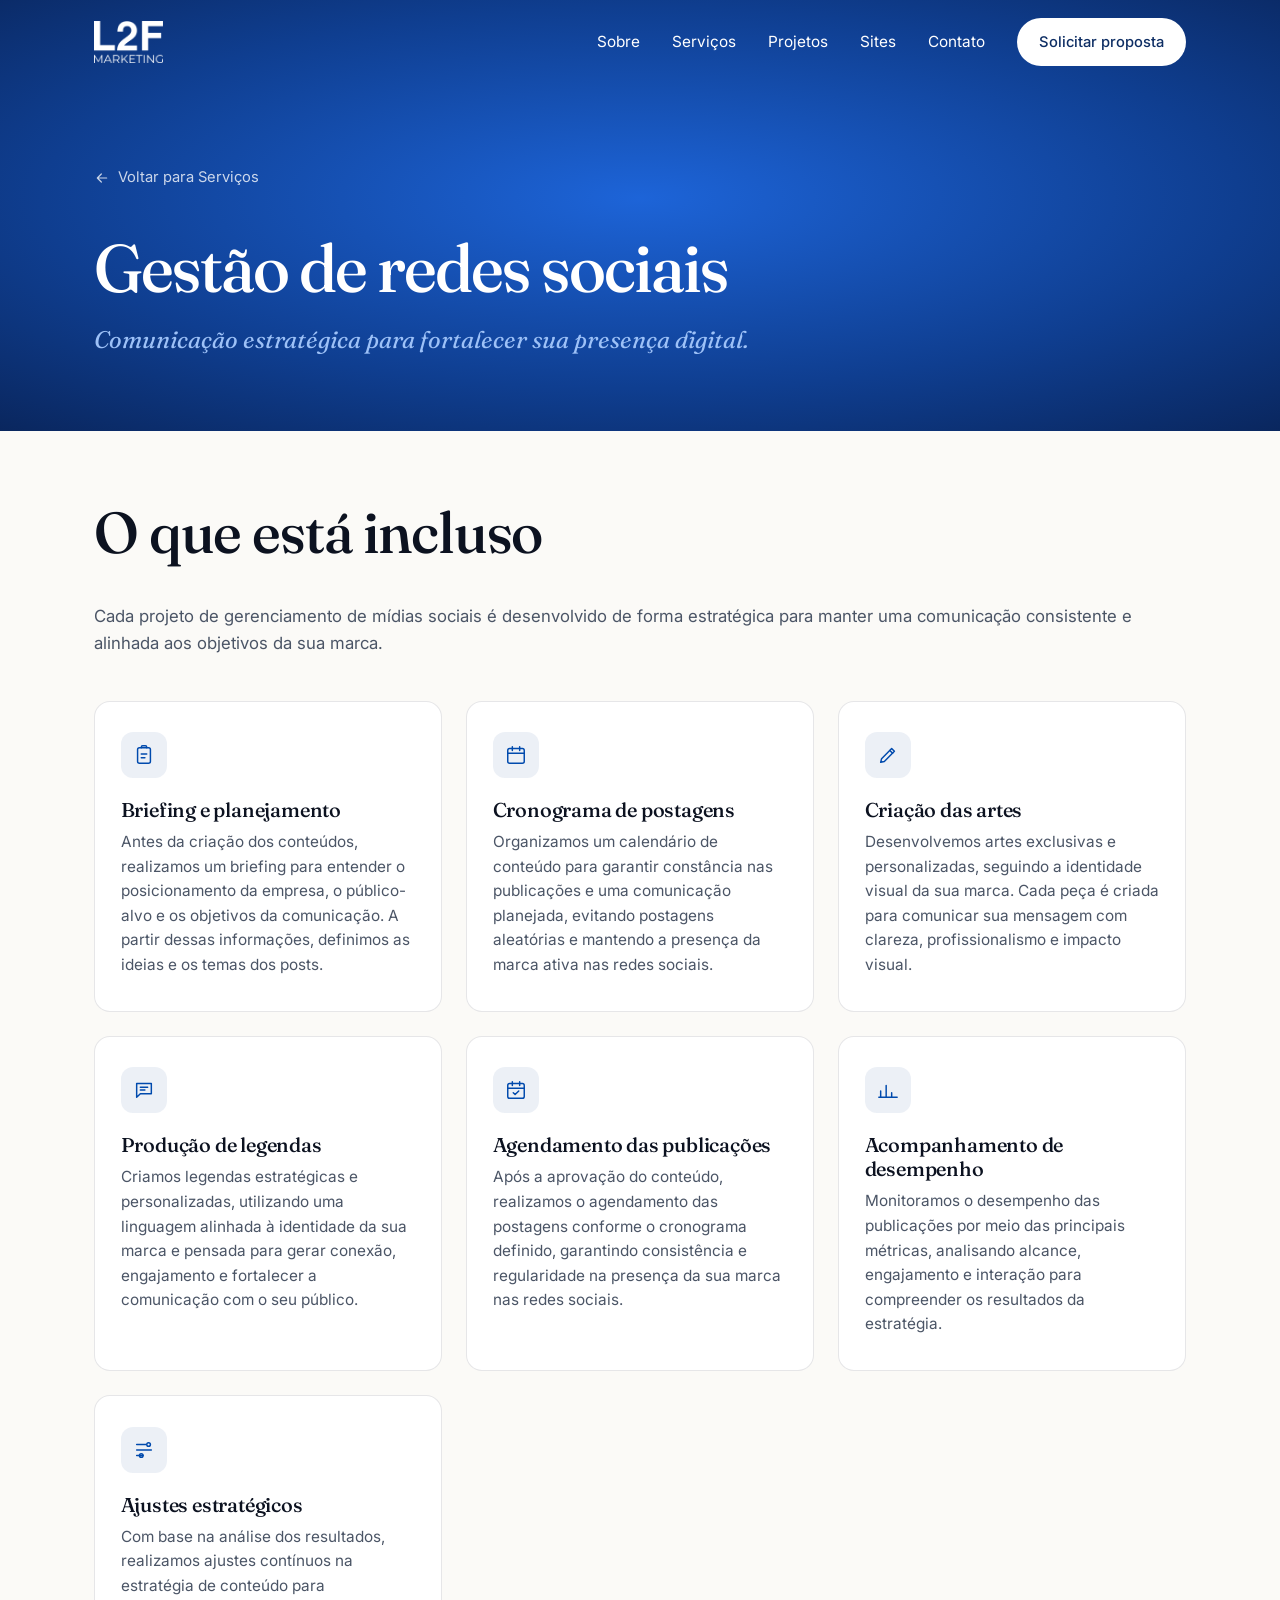
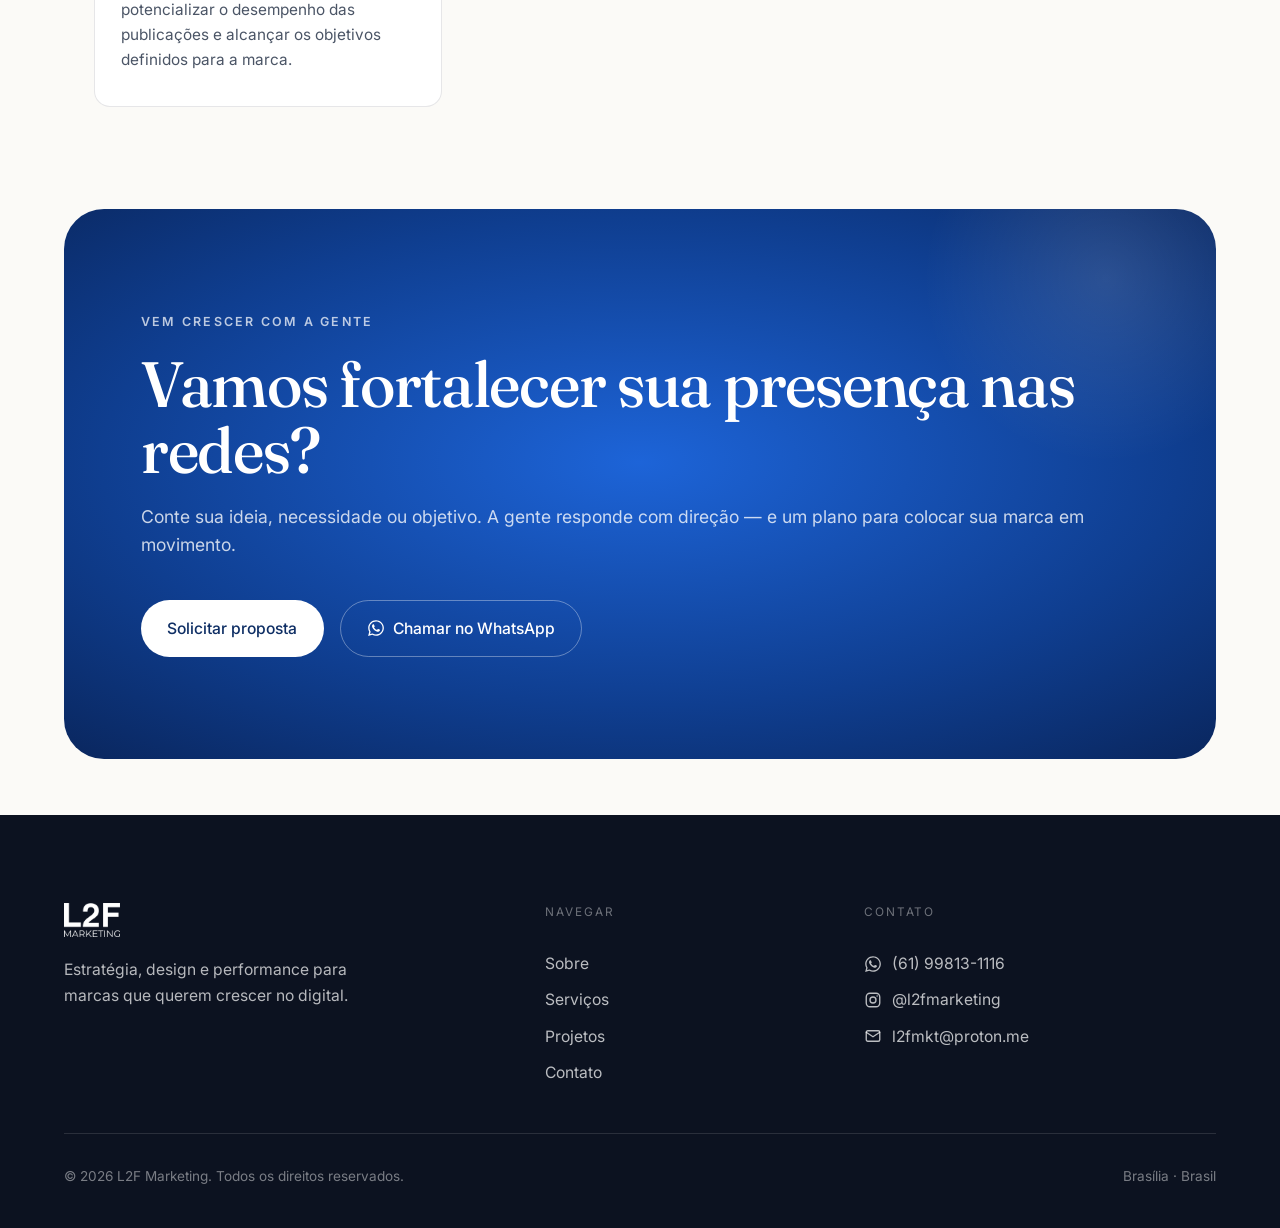
==== servicos/gestao-redes-sociais.html @ 2cca239f "Add service detail pages and portfolio empresarial showcase Creates dedicated pages for each service" ====
<!DOCTYPE html>
<html lang="pt-BR">
<head>
<meta charset="UTF-8" />
<meta name="viewport" content="width=device-width, initial-scale=1.0" />
<title>Gestão de Redes Sociais — L2F Marketing</title>
<meta name="description" content="Comunicação estratégica para fortalecer sua presença digital: briefing, cronograma, criação de artes, legendas, agendamento e acompanhamento de desempenho." />
<meta name="theme-color" content="#133E87" />
<link rel="canonical" href="https://l2fmarketing.com.br/servicos/gestao-redes-sociais.html" />
<meta property="og:site_name" content="L2F Marketing" />
<meta property="og:title" content="Gestão de Redes Sociais — L2F Marketing" />
<meta property="og:description" content="Comunicação estratégica para fortalecer sua presença digital." />
<meta property="og:type" content="website" />
<meta property="og:locale" content="pt_BR" />
<link rel="icon" href="../assets/optimized/logo-blue.webp" />
<link rel="preconnect" href="https://fonts.googleapis.com" />
<link rel="preconnect" href="https://fonts.gstatic.com" crossorigin />
<link rel="stylesheet" href="https://fonts.googleapis.com/css2?family=Fraunces:ital,opsz,wght@0,9..144,400;0,9..144,500;0,9..144,600;1,9..144,400;1,9..144,500&family=Inter:wght@400;500;600&display=swap" media="print" onload="this.media='all'" />
<noscript><link rel="stylesheet" href="https://fonts.googleapis.com/css2?family=Fraunces:ital,opsz,wght@0,9..144,400;0,9..144,500;0,9..144,600;1,9..144,400;1,9..144,500&family=Inter:wght@400;500;600&display=swap" /></noscript>
<link rel="stylesheet" href="../styles.css" />
</head>
<body>

<a class="skip-link" href="#conteudo">Ir para o conteúdo</a>

<!-- ===================== NAVBAR ===================== -->
<header class="nav" id="nav">
  <div class="nav__inner">
    <a href="../index.html#hero" class="nav__brand" aria-label="L2F Marketing — início">
      <img src="../assets/optimized/logo-blue.webp" alt="" class="nav__logo nav__logo--dark" width="600" height="366" />
      <img src="../assets/optimized/logo-white.webp" alt="" class="nav__logo nav__logo--light" width="600" height="366" />
    </a>
    <nav class="nav__links" aria-label="Navegação principal">
      <a href="../index.html#sobre">Sobre</a>
      <a href="../index.html#servicos">Serviços</a>
      <a href="../index.html#projetos">Projetos</a>
      <a href="../index.html#sites">Sites</a>
      <a href="../index.html#contato">Contato</a>
    </nav>
    <a href="https://wa.me/5561998131116?text=Ol%C3%A1%2C%20gostaria%20de%20uma%20proposta%20personalizada%20para%20minha%20empresa." target="_blank" rel="noopener" class="btn btn--solid nav__cta">Solicitar proposta</a>
    <button class="nav__toggle" id="navToggle" aria-label="Abrir menu" aria-expanded="false">
      <span></span><span></span>
    </button>
  </div>
  <div class="nav__mobile" id="navMobile">
    <a href="../index.html#sobre">Sobre</a>
    <a href="../index.html#servicos">Serviços</a>
    <a href="../index.html#projetos">Projetos</a>
    <a href="../index.html#sites">Sites</a>
    <a href="../index.html#contato">Contato</a>
    <a href="https://wa.me/5561998131116?text=Ol%C3%A1%2C%20gostaria%20de%20uma%20proposta%20personalizada%20para%20minha%20empresa." target="_blank" rel="noopener" class="btn btn--solid">Solicitar proposta</a>
  </div>
</header>

<main id="conteudo">

  <!-- ===================== PAGE HERO ===================== -->
  <section class="page-hero">
    <a class="page-hero__back reveal" href="../index.html#servicos">
      <svg viewBox="0 0 24 24" width="16" height="16" fill="none" stroke="currentColor" stroke-width="1.8" stroke-linecap="round" stroke-linejoin="round"><path d="M19 12H5M11 6l-6 6 6 6"/></svg>
      Voltar para Serviços
    </a>
    <h1 class="page-hero__title reveal">Gestão de redes sociais</h1>
    <p class="page-hero__lead reveal">Comunicação estratégica para fortalecer sua presença digital.</p>
  </section>

  <!-- ===================== O QUE ESTÁ INCLUSO ===================== -->
  <section class="service-included">
    <header class="section-head reveal">
      <h2 class="section-title">O que está incluso</h2>
    </header>
    <p class="service-included__lead reveal">
      Cada projeto de gerenciamento de mídias sociais é desenvolvido de forma
      estratégica para manter uma comunicação consistente e alinhada aos
      objetivos da sua marca.
    </p>

    <div class="included__grid">
      <div class="included-card reveal">
        <div class="included-card__top">
          <span class="included-card__icon" aria-hidden="true">
            <svg viewBox="0 0 24 24" width="22" height="22" fill="none" stroke="currentColor" stroke-width="1.6" stroke-linecap="round" stroke-linejoin="round"><rect x="5" y="4" width="14" height="17" rx="2"/><path d="M9 4V3.5A1.5 1.5 0 0 1 10.5 2h3A1.5 1.5 0 0 1 15 3.5V4"/><path d="M9 11h6M9 15h4"/></svg>
          </span>
        </div>
        <h3>Briefing e planejamento</h3>
        <p>Antes da criação dos conteúdos, realizamos um briefing para entender o posicionamento da empresa, o público-alvo e os objetivos da comunicação. A partir dessas informações, definimos as ideias e os temas dos posts.</p>
      </div>

      <div class="included-card reveal">
        <div class="included-card__top">
          <span class="included-card__icon" aria-hidden="true">
            <svg viewBox="0 0 24 24" width="22" height="22" fill="none" stroke="currentColor" stroke-width="1.6" stroke-linecap="round" stroke-linejoin="round"><rect x="3" y="5" width="18" height="16" rx="2"/><path d="M8 3v4M16 3v4M3 10h18"/></svg>
          </span>
        </div>
        <h3>Cronograma de postagens</h3>
        <p>Organizamos um calendário de conteúdo para garantir constância nas publicações e uma comunicação planejada, evitando postagens aleatórias e mantendo a presença da marca ativa nas redes sociais.</p>
      </div>

      <div class="included-card reveal">
        <div class="included-card__top">
          <span class="included-card__icon" aria-hidden="true">
            <svg viewBox="0 0 24 24" width="22" height="22" fill="none" stroke="currentColor" stroke-width="1.6" stroke-linecap="round" stroke-linejoin="round"><path d="M4 20l1-4L16 5l3 3L8 19l-4 1Z"/><path d="M14 7l3 3"/></svg>
          </span>
        </div>
        <h3>Criação das artes</h3>
        <p>Desenvolvemos artes exclusivas e personalizadas, seguindo a identidade visual da sua marca. Cada peça é criada para comunicar sua mensagem com clareza, profissionalismo e impacto visual.</p>
      </div>

      <div class="included-card reveal">
        <div class="included-card__top">
          <span class="included-card__icon" aria-hidden="true">
            <svg viewBox="0 0 24 24" width="22" height="22" fill="none" stroke="currentColor" stroke-width="1.6" stroke-linecap="round" stroke-linejoin="round"><path d="M4 5h16v11H8l-4 4V5Z"/><path d="M8 9h8M8 12h5"/></svg>
          </span>
        </div>
        <h3>Produção de legendas</h3>
        <p>Criamos legendas estratégicas e personalizadas, utilizando uma linguagem alinhada à identidade da sua marca e pensada para gerar conexão, engajamento e fortalecer a comunicação com o seu público.</p>
      </div>

      <div class="included-card reveal">
        <div class="included-card__top">
          <span class="included-card__icon" aria-hidden="true">
            <svg viewBox="0 0 24 24" width="22" height="22" fill="none" stroke="currentColor" stroke-width="1.6" stroke-linecap="round" stroke-linejoin="round"><rect x="3" y="5" width="18" height="16" rx="2"/><path d="M8 3v4M16 3v4M3 10h18"/><path d="m9 15 2 2 4-4"/></svg>
          </span>
        </div>
        <h3>Agendamento das publicações</h3>
        <p>Após a aprovação do conteúdo, realizamos o agendamento das postagens conforme o cronograma definido, garantindo consistência e regularidade na presença da sua marca nas redes sociais.</p>
      </div>

      <div class="included-card reveal">
        <div class="included-card__top">
          <span class="included-card__icon" aria-hidden="true">
            <svg viewBox="0 0 24 24" width="22" height="22" fill="none" stroke="currentColor" stroke-width="1.6" stroke-linecap="round" stroke-linejoin="round"><path d="M4 20V13M10 20V7M16 20v-5" stroke-linecap="round"/><path d="M2 20h20" stroke-linecap="round"/></svg>
          </span>
        </div>
        <h3>Acompanhamento de desempenho</h3>
        <p>Monitoramos o desempenho das publicações por meio das principais métricas, analisando alcance, engajamento e interação para compreender os resultados da estratégia.</p>
      </div>

      <div class="included-card reveal">
        <div class="included-card__top">
          <span class="included-card__icon" aria-hidden="true">
            <svg viewBox="0 0 24 24" width="22" height="22" fill="none" stroke="currentColor" stroke-width="1.6" stroke-linecap="round" stroke-linejoin="round"><path d="M4 6h10M4 12h16M4 18h7" stroke-linecap="round"/><circle cx="17" cy="6" r="2"/><circle cx="9" cy="18" r="2"/></svg>
          </span>
        </div>
        <h3>Ajustes estratégicos</h3>
        <p>Com base na análise dos resultados, realizamos ajustes contínuos na estratégia de conteúdo para potencializar o desempenho das publicações e alcançar os objetivos definidos para a marca.</p>
      </div>
    </div>
  </section>

  <!-- ===================== CTA FINAL ===================== -->
  <section class="cta" id="contato">
    <div class="cta__inner reveal">
      <p class="eyebrow eyebrow--light">Vem crescer com a gente</p>
      <h2 class="cta__title">Vamos fortalecer sua presença nas redes?</h2>
      <p class="cta__lead">
        Conte sua ideia, necessidade ou objetivo. A gente responde com
        direção — e um plano para colocar sua marca em movimento.
      </p>
      <div class="cta__actions">
        <a href="https://wa.me/5561998131116?text=Ol%C3%A1%2C%20gostaria%20de%20uma%20proposta%20personalizada%20para%20minha%20empresa." target="_blank" rel="noopener" class="btn btn--light">Solicitar proposta</a>
        <a href="https://wa.me/5561998131116?text=Ol%C3%A1%2C%20gostaria%20de%20saber%20mais%20sobre%20a%20gest%C3%A3o%20de%20redes%20sociais%20da%20L2F%20Marketing." target="_blank" rel="noopener" class="btn btn--wa">
          <svg viewBox="0 0 448 512" width="18" height="18" aria-hidden="true" fill="currentColor"><path d="M380.9 97.1C339 55.1 283.2 32 223.9 32c-122.4 0-222 99.6-222 222 0 39.1 10.2 77.3 29.6 111L0 480l117.7-30.9c32.4 17.7 68.9 27 106.1 27h.1c122.3 0 224.1-99.6 224.1-222 0-59.3-25.2-115-67.1-157zm-157 341.6c-33.2 0-65.7-8.9-94-25.7l-6.7-4-69.8 18.3L72 359.2l-4.4-7c-18.5-29.4-28.2-63.3-28.2-98.2 0-101.7 82.8-184.5 184.6-184.5 49.3 0 95.6 19.2 130.4 54.1 34.8 34.9 56.2 81.2 56.1 130.5 0 101.8-84.9 184.6-186.6 184.6zm101.2-138.2c-5.5-2.8-32.8-16.2-37.9-18-5.1-1.9-8.8-2.8-12.5 2.8-3.7 5.6-14.3 18-17.6 21.8-3.2 3.7-6.5 4.2-12 1.4-32.6-16.3-54-29.1-75.5-66-5.7-9.8 5.7-9.1 16.3-30.3 1.8-3.7 .9-6.9-.5-9.7-1.4-2.8-12.5-30.1-17.1-41.2-4.5-10.8-9.1-9.3-12.5-9.5-3.2-.2-6.9-.2-10.6-.2-3.7 0-9.7 1.4-14.8 6.9-5.1 5.6-19.4 19-19.4 46.3 0 27.3 19.9 53.7 22.6 57.4 2.8 3.7 39.1 59.7 94.8 83.8 35.2 15.2 49 16.5 66.6 13.9 10.7-1.6 32.8-13.4 37.4-26.4 4.6-13 4.6-24.1 3.2-26.4-1.3-2.5-5-3.9-10.5-6.6z"/></svg>
          Chamar no WhatsApp
        </a>
      </div>
    </div>
  </section>

</main>

<!-- ===================== FOOTER ===================== -->
<footer class="footer">
  <div class="footer__grid">
    <div class="footer__brand">
      <img src="../assets/optimized/logo-white.webp" alt="L2F Marketing" loading="lazy" width="600" height="366" />
      <p>Estratégia, design e performance para marcas que querem crescer no digital.</p>
    </div>
    <nav class="footer__nav" aria-label="Rodapé">
      <span class="footer__label">Navegar</span>
      <a href="../index.html#sobre">Sobre</a>
      <a href="../index.html#servicos">Serviços</a>
      <a href="../index.html#projetos">Projetos</a>
      <a href="../index.html#contato">Contato</a>
    </nav>
    <div class="footer__contact">
      <span class="footer__label">Contato</span>
      <a href="https://wa.me/5561998131116" target="_blank" rel="noopener" class="footer__social-link">
        <svg viewBox="0 0 448 512" width="18" height="18" aria-hidden="true" fill="currentColor"><path d="M380.9 97.1C339 55.1 283.2 32 223.9 32c-122.4 0-222 99.6-222 222 0 39.1 10.2 77.3 29.6 111L0 480l117.7-30.9c32.4 17.7 68.9 27 106.1 27h.1c122.3 0 224.1-99.6 224.1-222 0-59.3-25.2-115-67.1-157zm-157 341.6c-33.2 0-65.7-8.9-94-25.7l-6.7-4-69.8 18.3L72 359.2l-4.4-7c-18.5-29.4-28.2-63.3-28.2-98.2 0-101.7 82.8-184.5 184.6-184.5 49.3 0 95.6 19.2 130.4 54.1 34.8 34.9 56.2 81.2 56.1 130.5 0 101.8-84.9 184.6-186.6 184.6zm101.2-138.2c-5.5-2.8-32.8-16.2-37.9-18-5.1-1.9-8.8-2.8-12.5 2.8-3.7 5.6-14.3 18-17.6 21.8-3.2 3.7-6.5 4.2-12 1.4-32.6-16.3-54-29.1-75.5-66-5.7-9.8 5.7-9.1 16.3-30.3 1.8-3.7 .9-6.9-.5-9.7-1.4-2.8-12.5-30.1-17.1-41.2-4.5-10.8-9.1-9.3-12.5-9.5-3.2-.2-6.9-.2-10.6-.2-3.7 0-9.7 1.4-14.8 6.9-5.1 5.6-19.4 19-19.4 46.3 0 27.3 19.9 53.7 22.6 57.4 2.8 3.7 39.1 59.7 94.8 83.8 35.2 15.2 49 16.5 66.6 13.9 10.7-1.6 32.8-13.4 37.4-26.4 4.6-13 4.6-24.1 3.2-26.4-1.3-2.5-5-3.9-10.5-6.6z"/></svg>
        (61) 99813-1116
      </a>
      <a href="https://instagram.com/l2fmarketing" target="_blank" rel="noopener" class="footer__social-link">
        <svg viewBox="0 0 24 24" width="18" height="18" aria-hidden="true" fill="none" stroke="currentColor" stroke-width="1.8"><rect x="3" y="3" width="18" height="18" rx="5"/><circle cx="12" cy="12" r="4"/><circle cx="17.5" cy="6.5" r="1" fill="currentColor" stroke="none"/></svg>
        @l2fmarketing
      </a>
      <a href="mailto:l2fmkt@proton.me" class="footer__social-link">
        <svg viewBox="0 0 24 24" width="18" height="18" aria-hidden="true" fill="none" stroke="currentColor" stroke-width="1.8"><rect x="3" y="5" width="18" height="14" rx="2"/><path d="m3 7 9 6 9-6" stroke-linecap="round" stroke-linejoin="round"/></svg>
        l2fmkt@proton.me
      </a>
    </div>
  </div>
  <div class="footer__bottom">
    <span>© <span id="year"></span> L2F Marketing. Todos os direitos reservados.</span>
    <span>Brasília · Brasil</span>
  </div>
</footer>

<!-- ===================== LIGHTBOX ===================== -->
<div class="lightbox" id="lightbox" aria-hidden="true" role="dialog" aria-modal="true" aria-label="Visualização ampliada do projeto">
  <button class="lightbox__close" id="lightboxClose" aria-label="Fechar">&times;</button>
  <img src="" alt="" id="lightboxImg" />
</div>

<script src="../main.js"></script>
</body>
</html>
---- styles.css ----
/* ============================================================
   L2F Marketing — styles
   ============================================================ */

:root {
  --ink: #0C1220;
  --ink-soft: #4B5566;
  --ink-faint: #7D8798;
  --paper: #FBFAF7;
  --paper-2: #F1EFE9;
  --card: #FFFFFF;
  --blue: #004AAD;
  --blue-bright: #2A5BD0;
  --blue-deep: #0E2E64;
  --line: rgba(12, 18, 32, 0.10);
  --line-strong: rgba(12, 18, 32, 0.16);

  /* Radial "glow" background model — reused across dark sections */
  --glow-1: #1D64D8;
  --glow-2: #0F3E90;
  --glow-3: #071B46;
  --glow-bg: radial-gradient(90% 85% at 50% 46%, var(--glow-1) 0%, var(--glow-2) 52%, var(--glow-3) 100%);

  --font-display: "Fraunces", Georgia, serif;
  --font-body: "Inter", system-ui, -apple-system, sans-serif;

  --container: 1220px;
  --gutter: clamp(1.25rem, 5vw, 5rem);
  --radius: 16px;
  --ease: cubic-bezier(0.22, 1, 0.36, 1);
}

*, *::before, *::after { box-sizing: border-box; }

html { scroll-behavior: smooth; scroll-padding-top: 85px; -webkit-text-size-adjust: 100%; }

body {
  margin: 0;
  font-family: var(--font-body);
  color: var(--ink);
  background: var(--paper);
  font-size: 17px;
  line-height: 1.6;
  -webkit-font-smoothing: antialiased;
  text-rendering: optimizeLegibility;
  overflow-x: hidden;
}

img { display: block; max-width: 100%; height: auto; -webkit-user-drag: none; user-select: none; }
a { color: inherit; text-decoration: none; }
h1, h2, h3 { margin: 0; font-weight: 500; letter-spacing: -0.01em; }
p { margin: 0; }

::selection { background: var(--blue); color: #fff; }

.skip-link {
  position: absolute; left: -999px; top: 0; z-index: 100;
  background: var(--ink); color: #fff; padding: .75rem 1.25rem; border-radius: 0 0 10px 0;
}
.skip-link:focus { left: 0; }

:focus-visible { outline: 2.5px solid var(--blue-bright); outline-offset: 3px; border-radius: 4px; }

/* ---------- Layout helpers ---------- */
.eyebrow {
  font-size: .78rem; font-weight: 600; letter-spacing: .18em; text-transform: uppercase;
  color: var(--blue); margin-bottom: 1.25rem;
}
.eyebrow--light { color: rgba(255,255,255,.72); }

.section-title {
  font-family: var(--font-display);
  font-size: clamp(2rem, 4.6vw, 3.6rem);
  line-height: 1.04;
  letter-spacing: -0.02em;
  max-width: 26ch;
}
.section-title em, .hero__title em, .about__title em, .cta__title em {
  font-style: italic; font-weight: 400; color: var(--blue);
}

.section-head { padding: clamp(2.25rem, 4.5vw, 3.5rem) var(--gutter) 2.5rem; max-width: var(--container); margin-inline: auto; }
.section-head--split {
  display: flex; flex-wrap: wrap; gap: 2rem 3rem; align-items: end; justify-content: space-between;
}
.section-head--split .section-title { max-width: 24ch; }
.section-head__aside { color: var(--ink-soft); max-width: 34ch; font-size: 1.02rem; }

/* ---------- Buttons ---------- */
.btn {
  display: inline-flex; align-items: center; gap: .55rem;
  font-family: var(--font-body); font-weight: 500; font-size: .98rem;
  padding: .95rem 1.6rem; border-radius: 100px; cursor: pointer;
  border: 1px solid transparent; transition: background .25s var(--ease), color .25s var(--ease), border-color .25s var(--ease), transform .25s var(--ease);
  white-space: nowrap;
}
.btn:active { transform: translateY(1px); }
.btn--solid { background: var(--blue); color: #fff; }
.btn--solid:hover { background: var(--blue-deep); }
.btn--ghost { background: transparent; color: var(--ink); border-color: var(--line-strong); }
.btn--ghost:hover { border-color: var(--ink); background: var(--ink); color: #fff; }
.btn--light { background: #fff; color: var(--blue-deep); }
.btn--light:hover { background: var(--paper-2); }
.btn--wa { background: transparent; color: #fff; border-color: rgba(255,255,255,.35); }
.btn--wa:hover { background: #25D366; border-color: #25D366; color: #06331a; }

/* ============================================================
   NAVBAR
   ============================================================ */
.nav {
  position: fixed; inset: 0 0 auto 0; z-index: 50;
  transition: background .35s var(--ease), box-shadow .35s var(--ease), backdrop-filter .35s var(--ease);
}
.nav__inner {
  max-width: var(--container); margin-inline: auto;
  display: flex; align-items: center; gap: 2rem;
  padding: 1.15rem var(--gutter);
}
.nav__brand { display: flex; align-items: center; }
.nav__logo { height: 42px; width: auto; }
.nav__logo--dark { display: none; }
.nav__logo--light { display: block; }
.nav__links { display: flex; gap: 2rem; margin-left: auto; }
.nav__links a { font-size: .96rem; color: #fff; position: relative; padding: .25rem 0; transition: color .2s; }
.nav__links a::after {
  content: ""; position: absolute; left: 0; bottom: -2px; height: 1.5px; width: 0; background: #fff;
  transition: width .3s var(--ease);
}
.nav__links a:hover { color: #9DC1F7; }
.nav__links a:hover::after { width: 100%; background: #9DC1F7; }
.nav__cta { padding: .7rem 1.3rem; font-size: .92rem; background: #fff; color: var(--blue-deep); }
.nav__cta:hover { background: #E9EFFB; }

/* Transparent over the blue hero glow; solid + dark text once scrolled past it */
.nav--scrolled {
  background: rgba(251, 250, 247, 0.82);
  backdrop-filter: saturate(180%) blur(14px);
  -webkit-backdrop-filter: saturate(180%) blur(14px);
  box-shadow: 0 1px 0 var(--line);
}
.nav--scrolled .nav__logo--dark { display: block; }
.nav--scrolled .nav__logo--light { display: none; }
.nav--scrolled .nav__links a { color: var(--ink); }
.nav--scrolled .nav__links a::after { background: var(--blue); }
.nav--scrolled .nav__links a:hover { color: var(--blue); }
.nav--scrolled .nav__links a:hover::after { background: var(--blue); }
.nav--scrolled .nav__cta { background: var(--blue); color: #fff; }
.nav--scrolled .nav__cta:hover { background: var(--blue-deep); }
.nav--scrolled .nav__toggle span { background: var(--ink); }

.nav__toggle {
  display: none; flex-direction: column; gap: 6px; background: none; border: none; cursor: pointer;
  padding: 8px; margin-left: auto;
}
.nav__toggle span { width: 26px; height: 2px; background: #fff; transition: transform .3s var(--ease), opacity .3s, background .3s var(--ease); }
.nav__toggle[aria-expanded="true"] span:first-child { transform: translateY(4px) rotate(45deg); }
.nav__toggle[aria-expanded="true"] span:last-child { transform: translateY(-4px) rotate(-45deg); }

.nav__mobile {
  display: none; flex-direction: column; gap: .25rem;
  padding: 0 var(--gutter); max-height: 0; overflow: hidden;
  background: rgba(251,250,247,.97); backdrop-filter: blur(14px);
  transition: max-height .4s var(--ease), padding .4s var(--ease);
}
.nav__mobile a:not(.btn) {
  padding: 1rem .25rem; border-bottom: 1px solid var(--line); font-size: 1.1rem; color: var(--ink);
  transition: color .2s var(--ease), padding-left .25s var(--ease);
}
.nav__mobile a:not(.btn):hover,
.nav__mobile a:not(.btn):focus-visible { color: var(--blue); padding-left: .5rem; }
.nav__mobile .btn {
  margin: 1.25rem 0 1.5rem; justify-content: center;
  box-shadow: 0 12px 28px -10px rgba(0, 74, 173, 0.55);
}
.nav__mobile .btn--solid:hover { box-shadow: 0 14px 32px -10px rgba(0, 74, 173, 0.65); }
.nav__mobile--open { max-height: 420px; }

/* ============================================================
   HERO
   ============================================================ */
.hero {
  position: relative; isolation: isolate; color: #fff;
  padding: clamp(8.5rem, 15vw, 12.5rem) var(--gutter) clamp(3.5rem, 7vw, 5rem);
  max-width: var(--container); margin-inline: auto;
}
.hero::before {
  content: ""; position: absolute; z-index: -1;
  top: 0; bottom: 0; left: 50%; width: 100vw; transform: translateX(-50%);
  background: var(--glow-bg);
}
.hero .eyebrow { color: #A9C6F5; }
.hero__title {
  font-family: var(--font-display);
  font-size: clamp(2rem, 8.2vw, 7rem);
  line-height: 0.98; letter-spacing: -0.035em; margin: 1.4rem 0 0;
  max-width: 16ch; overflow-wrap: break-word; color: #fff;
}
/* Kinetic rotating word */
.rotator {
  display: inline-block; color: #9DC1F7; font-style: italic; font-weight: 400;
  font-size: inherit; line-height: inherit;
}
.rotator__word {
  display: inline-block; font-size: inherit; line-height: inherit;
  transition: opacity .45s var(--ease), transform .45s var(--ease);
}
.rotator__word.is-out { opacity: 0; transform: translateY(-0.32em); }

.hero__meta {
  display: flex; flex-wrap: wrap; justify-content: space-between; align-items: flex-end;
  gap: 2.5rem 4rem; margin-top: clamp(2.75rem, 6vw, 4.5rem);
}
.hero__lead-col { max-width: 46ch; }
.hero__lead { font-size: clamp(1.05rem, 1.5vw, 1.25rem); color: rgba(255,255,255,.78); margin-bottom: 2rem; }
.hero__actions { display: flex; flex-wrap: wrap; gap: 1rem; }

.hero__frentes { list-style: none; margin: 0; padding: 0; display: flex; flex-direction: column; gap: .85rem; }
.hero__frentes li {
  display: flex; align-items: baseline; gap: .8rem; min-width: 260px;
  font-family: var(--font-display); font-size: 1.1rem; color: #fff;
  border-top: 1px solid rgba(255,255,255,.18); padding-top: .85rem;
}
.hero__frentes-num { font-family: var(--font-body); font-size: .78rem; letter-spacing: .08em; color: #9DC1F7; }

.hero .btn--solid { background: #fff; color: var(--blue-deep); }
.hero .btn--solid:hover { background: #E9EFFB; }
.hero .btn--ghost { color: #fff; border-color: rgba(255,255,255,.32); }
.hero .btn--ghost:hover { border-color: #fff; background: #fff; color: var(--blue-deep); }

/* ---- Marquee ---- */
.marquee {
  overflow: hidden; border-block: 1px solid var(--line);
  margin-top: clamp(1rem, 2.5vw, 1.75rem); padding: 1.15rem 0;
  -webkit-mask-image: linear-gradient(90deg, transparent, #000 8%, #000 92%, transparent);
          mask-image: linear-gradient(90deg, transparent, #000 8%, #000 92%, transparent);
}
.marquee__track { display: inline-flex; white-space: nowrap; will-change: transform; animation: marquee 90s linear infinite; }
.marquee__track span {
  display: inline-flex; align-items: center;
  font-family: var(--font-display); font-size: clamp(1.15rem, 2vw, 1.7rem);
  color: var(--ink); opacity: .5; padding: 0 clamp(1.5rem, 3vw, 2.75rem);
}
.marquee__track span::after {
  content: ""; width: 6px; height: 6px; border-radius: 50%; background: var(--blue);
  margin-left: clamp(1.5rem, 3vw, 2.75rem); opacity: .7;
}
@keyframes marquee { from { transform: translateX(0); } to { transform: translateX(-50%); } }
.marquee:hover .marquee__track { animation-play-state: paused; }

/* ============================================================
   PAGE HERO (service detail pages)
   ============================================================ */
.page-hero {
  position: relative; isolation: isolate; color: #fff;
  padding: clamp(7.5rem, 13vw, 10.5rem) var(--gutter) clamp(3rem, 6vw, 4.5rem);
  max-width: var(--container); margin-inline: auto;
}
.page-hero::before {
  content: ""; position: absolute; z-index: -1;
  top: 0; bottom: 0; left: 50%; width: 100vw; transform: translateX(-50%);
  background: var(--glow-bg);
}
.page-hero .eyebrow { color: #A9C6F5; }
.page-hero__back {
  display: inline-flex; align-items: center; gap: .5rem; margin-bottom: 1.5rem;
  font-size: .92rem; color: rgba(255,255,255,.78); transition: color .2s var(--ease), gap .2s var(--ease);
}
.page-hero__back:hover { color: #fff; gap: .7rem; }
.page-hero__title {
  font-family: var(--font-display);
  font-size: clamp(2.1rem, 5.6vw, 4.2rem);
  line-height: 1.04; letter-spacing: -0.03em; margin: 1.2rem 0 0; max-width: 20ch; color: #fff;
}
.page-hero__lead {
  font-family: var(--font-display); font-style: italic; font-weight: 400;
  font-size: clamp(1.15rem, 2vw, 1.5rem); color: #9DC1F7; margin-top: 1.1rem;
}
.page-hero__grid {
  display: flex; flex-wrap: wrap; gap: 2rem 4rem; margin-top: clamp(2rem, 4vw, 2.75rem);
}
.page-hero__grid p { color: rgba(255,255,255,.78); font-size: 1.02rem; max-width: 46ch; flex: 1 1 320px; }

/* ============================================================
   SERVICE INCLUDED (feature cards on service detail pages)
   ============================================================ */
.service-included {
  max-width: var(--container); margin-inline: auto;
  padding: clamp(3rem, 6vw, 4.5rem) var(--gutter) clamp(4rem, 8vw, 6.5rem);
}
.service-included .section-head { padding: 0 0 2.5rem; max-width: none; }
.service-included__lead { color: var(--ink-soft); font-size: 1.05rem; margin-bottom: clamp(2rem, 4vw, 2.75rem); }
/* When followed immediately by another section (e.g. the gallery below),
   the generous default bottom padding leaves a very tall empty gap. */
.service-included--tight { padding-bottom: clamp(1.5rem, 3vw, 2.25rem); }
.service-included--tight .service-included__lead { margin-bottom: 0; }
.included__grid {
  display: grid; grid-template-columns: repeat(auto-fit, minmax(280px, 1fr)); gap: 1.5rem;
}
.included-card {
  position: relative; background: var(--card); border: 1px solid var(--line); border-radius: var(--radius);
  padding: 1.9rem 1.6rem 2.1rem;
  transition: transform .3s var(--ease), box-shadow .3s var(--ease), border-color .3s var(--ease);
}
.included-card:hover {
  transform: translateY(-4px);
  box-shadow: 0 20px 36px -24px rgba(12, 18, 32, 0.22);
  border-color: var(--line-strong);
}
.included-card__top { display: flex; align-items: center; justify-content: space-between; margin-bottom: 1.25rem; }
.included-card__icon {
  display: inline-flex; align-items: center; justify-content: center;
  width: 46px; height: 46px; border-radius: 12px;
  background: rgba(19, 62, 135, 0.08); color: var(--blue);
  transition: background .3s var(--ease), color .3s var(--ease);
}
.included-card:hover .included-card__icon { background: var(--blue); color: #fff; }
.included-card__num { font-family: var(--font-display); font-size: .95rem; color: var(--ink-faint); }
.included-card h3 { font-family: var(--font-display); font-size: 1.25rem; margin-bottom: .5rem; line-height: 1.2; }
.included-card p { color: var(--ink-soft); font-size: .96rem; }

/* ============================================================
   IDENTITY GALLERY (static bento grid, no carousel)
   ============================================================ */
.identity-gallery { max-width: var(--container); margin-inline: auto; padding: 0 var(--gutter) clamp(4rem, 8vw, 6.5rem); }
.identity-gallery .section-head { padding-top: clamp(1rem, 2vw, 1.5rem); }
.identity-gallery__grid {
  display: grid; grid-template-columns: repeat(3, 1fr); gap: clamp(1.5rem, 3vw, 2.25rem);
}
/* Editorial offset rhythm — breaks the grid monotony without a scroller */
@media (min-width: 901px) {
  .identity-tile:nth-child(2), .identity-tile:nth-child(5) { margin-top: 2.25rem; }
  .identity-tile:nth-child(3) { margin-top: -1rem; }
}
.identity-card.work__item {
  flex: initial; width: 100%; scroll-snap-align: none;
}
.identity-card {
  display: flex; flex-direction: column; width: 100%; border-radius: var(--radius); overflow: hidden;
  background: var(--card); border: 1px solid var(--line);
  transition: box-shadow .3s var(--ease), border-color .3s var(--ease), transform .3s var(--ease);
}
.identity-card:hover { box-shadow: 0 24px 44px -26px rgba(12, 18, 32, 0.26); border-color: var(--line-strong); transform: translateY(-4px); }
.identity-card .work__media { border-radius: 0; box-shadow: none; background: var(--paper-2); }
.identity-card__body { padding: 1.25rem 1.4rem 1.5rem; }
.identity-card__cat { font-size: .72rem; letter-spacing: .12em; text-transform: uppercase; color: var(--blue); }
.identity-card__body h3 { font-family: var(--font-display); font-size: 1.25rem; margin: .35rem 0 0; color: var(--ink); }

/* ============================================================
   PORTFOLIO SHOWCASE (deck cover + contact-sheet grid, per case)
   ============================================================ */
.portfolio-showcase { max-width: var(--container); margin-inline: auto; padding: 0 var(--gutter) clamp(4rem, 8vw, 6.5rem); }
.portfolio-showcase .section-head { padding-top: clamp(1rem, 2vw, 1.5rem); }

.portfolio-deck { display: grid; grid-template-columns: 1fr 1.15fr; gap: clamp(2rem, 4vw, 3.5rem); align-items: start; }
.portfolio-deck + .portfolio-deck { margin-top: clamp(3.5rem, 7vw, 5.5rem); padding-top: clamp(3.5rem, 7vw, 5.5rem); border-top: 1px solid var(--line); }

.portfolio-deck__brand { font-size: .78rem; letter-spacing: .12em; text-transform: uppercase; color: var(--blue); }
.portfolio-deck__head h3 { font-family: var(--font-display); font-size: clamp(1.5rem, 2.6vw, 2rem); margin: .5rem 0 .9rem; line-height: 1.15; }
.portfolio-deck__head p { color: var(--ink-soft); font-size: 1rem; margin-bottom: 1.5rem; }
.portfolio-deck__meta {
  display: flex; align-items: center; gap: .6rem; font-size: .9rem; color: var(--ink-faint);
  padding-top: 1.25rem; border-top: 1px solid var(--line);
}
.portfolio-deck__meta svg { color: var(--blue); flex-shrink: 0; }

/* Cover — a browser-bar frame around the first slide */
.portfolio-deck__cover.work__item, .portfolio-thumb.work__item {
  flex: initial; width: 100%; scroll-snap-align: none; margin: 0;
}
.portfolio-deck__cover {
  border-radius: var(--radius); overflow: hidden; background: var(--card);
  border: 1px solid var(--line); cursor: pointer;
  transition: box-shadow .3s var(--ease), border-color .3s var(--ease), transform .3s var(--ease);
}
.portfolio-deck__cover:hover { box-shadow: 0 24px 44px -26px rgba(12, 18, 32, 0.26); border-color: var(--line-strong); transform: translateY(-4px); }
.portfolio-deck__bar {
  display: flex; align-items: center; gap: .4rem; padding: .65rem .8rem;
  background: var(--paper-2); border-bottom: 1px solid var(--line);
}
.portfolio-deck__dot { width: 8px; height: 8px; border-radius: 50%; background: var(--line-strong); }
.portfolio-deck__label {
  margin-left: .6rem; padding: .3rem .75rem; border-radius: 100px; background: var(--card);
  font-size: .78rem; color: var(--ink-faint); border: 1px solid var(--line);
  overflow: hidden; text-overflow: ellipsis; white-space: nowrap;
}
.portfolio-deck__cover .work__media { position: relative; border-radius: 0; box-shadow: none; background: var(--paper-2); }
.portfolio-deck__cover .work__media img { aspect-ratio: 16/9; object-fit: cover; }

/* Contact-sheet grid of every page */
.portfolio-deck__grid {
  grid-column: 1 / -1; display: grid; grid-template-columns: repeat(5, 1fr);
  gap: .75rem; margin-top: clamp(1.5rem, 3vw, 2rem);
}
.portfolio-thumb {
  position: relative; border-radius: 10px; overflow: hidden; cursor: pointer;
  border: 1px solid var(--line); background: var(--paper-2);
  transition: box-shadow .25s var(--ease), border-color .25s var(--ease), transform .25s var(--ease);
}
.portfolio-thumb:hover { box-shadow: 0 16px 28px -18px rgba(12, 18, 32, 0.28); border-color: var(--line-strong); transform: translateY(-3px); }
.portfolio-thumb .work__media { border-radius: 0; box-shadow: none; background: none; }
.portfolio-thumb .work__media img { aspect-ratio: 16/9; object-fit: cover; }
.portfolio-thumb__num {
  position: absolute; bottom: 8px; left: 8px; z-index: 1;
  font-family: var(--font-display); font-size: .78rem; color: #fff;
  background: rgba(12, 18, 32, 0.55); backdrop-filter: blur(4px);
  padding: .15rem .55rem; border-radius: 100px;
}
.portfolio-thumb .work__zoom { width: 30px; height: 30px; }

/* ============================================================
   AUTHORITY
   ============================================================ */
.authority {
  padding: clamp(2.25rem, 4.5vw, 3.5rem) var(--gutter) clamp(3rem, 6vw, 4.5rem);
  max-width: var(--container); margin-inline: auto;
}
.authority__intro { margin-bottom: clamp(1.5rem, 3vw, 2.25rem); padding-bottom: clamp(1.5rem, 3vw, 2rem); border-bottom: 1px solid var(--line); }
.authority__grid {
  display: grid; grid-template-columns: repeat(4, 1fr); gap: 1.5rem;
}
.authority__item {
  background: var(--card); border: 1px solid var(--line); border-radius: var(--radius);
  padding: 1.9rem 1.6rem 2.1rem;
  transition: transform .3s var(--ease), box-shadow .3s var(--ease), border-color .3s var(--ease);
}
.authority__item:hover {
  transform: translateY(-4px);
  box-shadow: 0 20px 36px -24px rgba(12, 18, 32, 0.22);
  border-color: var(--line-strong);
}
.authority__icon {
  display: inline-flex; align-items: center; justify-content: center;
  width: 46px; height: 46px; border-radius: 12px; margin-bottom: 1.25rem;
  background: rgba(19, 62, 135, 0.08); color: var(--blue);
  transition: background .3s var(--ease), color .3s var(--ease);
}
.authority__item:hover .authority__icon { background: var(--blue); color: #fff; }
.authority__item h3 { font-family: var(--font-display); font-size: 1.4rem; margin-bottom: .5rem; }
.authority__item p { color: var(--ink-soft); font-size: .98rem; }
.authority__brands {
  margin-top: 2.5rem; padding-top: 2.25rem; border-top: 1px solid var(--line);
}
.authority__brands-label { display: block; }
.brand-grid {
  display: grid; grid-template-columns: repeat(auto-fit, minmax(180px, 1fr)); gap: 1.25rem;
}
.brand-card {
  position: relative; display: flex; align-items: center; justify-content: center;
  height: 130px; padding: 1.25rem; background: var(--card);
  border: 1px solid var(--line); border-radius: var(--radius); cursor: pointer;
  transition: box-shadow .3s var(--ease), border-color .3s var(--ease);
}
.brand-card:hover {
  box-shadow: 0 20px 36px -24px rgba(12, 18, 32, 0.22);
  border-color: var(--line-strong);
}
.brand-card__logo { position: relative; display: inline-flex; max-width: 100%; }
.brand-card__logo img {
  display: block; max-width: 100%; max-height: 68px; width: auto; height: auto; object-fit: contain;
}
.brand-card__insta {
  position: absolute; top: 10px; right: 10px; width: 28px; height: 28px; border-radius: 50%;
  display: grid; place-items: center; color: var(--ink-faint); background: var(--paper-2);
  transition: background .3s var(--ease), color .3s var(--ease);
}
.brand-card:hover .brand-card__insta { background: var(--blue); color: #fff; }

/* ============================================================
   SERVICES
   ============================================================ */
.services { max-width: var(--container); margin-inline: auto; }
.services__grid {
  display: grid; grid-template-columns: repeat(auto-fit, minmax(300px, 1fr)); gap: clamp(1.25rem, 2.5vw, 1.75rem);
  padding: 0 var(--gutter) clamp(3rem, 7vw, 6rem);
}
.service-card {
  display: flex; flex-direction: column; align-items: flex-start; gap: .6rem;
  padding: 2rem 1.75rem 1.9rem; border-radius: var(--radius);
  background: var(--card); border: 1px solid var(--line);
  transition: box-shadow .3s var(--ease), border-color .3s var(--ease), transform .3s var(--ease);
}
.service-card:hover {
  box-shadow: 0 24px 44px -26px rgba(12, 18, 32, 0.26); border-color: var(--line-strong); transform: translateY(-4px);
}
.service-card__num { font-family: var(--font-display); font-size: .95rem; color: var(--blue); }
.service-card h3 { font-family: var(--font-display); font-size: clamp(1.3rem, 2vw, 1.55rem); line-height: 1.15; transition: color .25s var(--ease); }
.service-card p { color: var(--ink-soft); font-size: .98rem; flex-grow: 1; }
.service-card:hover h3 { color: var(--blue); }
.service-card__link {
  display: inline-flex; align-items: center; gap: .4rem; font-size: .92rem; font-weight: 500;
  color: var(--ink-soft); margin-top: .3rem; transition: color .25s var(--ease), gap .25s var(--ease);
}
.service-card:hover .service-card__link { color: var(--blue); gap: .6rem; }

/* ============================================================
   WORK / PORTFOLIO
   ============================================================ */
.work { position: relative; isolation: isolate; color: var(--paper); max-width: var(--container); margin-inline: auto; }
.work::before {
  content: ""; position: absolute; z-index: -1;
  top: 0; bottom: 0; left: 50%; width: 100vw; transform: translateX(-50%);
  background: var(--glow-bg);
}
.work .section-head { padding-inline: var(--gutter); }
.work .eyebrow { color: #9DB4E8; }
.work .section-title { color: #fff; }
.work .section-title em { color: #9DB4E8; }
.work .section-head__aside { color: rgba(255,255,255,.6); }

/* ---- Carousel ---- */
.carousel__nav { display: flex; gap: .6rem; }
.carousel__btn {
  width: 46px; height: 46px; border-radius: 50%; cursor: pointer;
  display: grid; place-items: center;
  background: transparent; color: #fff; border: 1px solid rgba(255,255,255,.28);
  transition: background .2s var(--ease), border-color .2s var(--ease), opacity .2s, color .2s;
}
.carousel__btn:hover { background: #fff; color: var(--ink); border-color: #fff; }
.carousel__btn:disabled { opacity: .3; cursor: default; }
.carousel__btn:disabled:hover { background: transparent; color: #fff; border-color: rgba(255,255,255,.28); }

.carousel { padding: 0 0 clamp(3rem, 6vw, 5rem); }
.carousel__track {
  list-style: none; margin: 0;
  display: flex; gap: clamp(1rem, 2.2vw, 1.75rem);
  overflow-x: auto; scroll-snap-type: x proximity;
  -webkit-overflow-scrolling: touch; scrollbar-width: none;
  padding: .5rem var(--gutter) 1.5rem;
  scroll-padding-left: var(--gutter);
}
.carousel__track::-webkit-scrollbar { display: none; }

/* When every card fits, center the row and hide the controls */
.work.is-static .carousel__nav,
.work.is-static .carousel__dots { display: none; }
.work.is-static .carousel__track { justify-content: center; }

.work__item {
  flex: 0 0 auto; width: clamp(270px, 32vw, 360px);
  scroll-snap-align: start; cursor: pointer; margin: 0;
}
.work__media {
  position: relative; border-radius: 16px; overflow: hidden; background: #0a0e18;
  box-shadow: 0 20px 40px -24px rgba(0,0,0,.6);
}
.work__media img {
  width: 100%; aspect-ratio: 4/5; object-fit: cover; display: block;
}
.work__zoom {
  position: absolute; top: 12px; right: 12px; width: 38px; height: 38px; border-radius: 50%;
  display: grid; place-items: center; color: #fff;
  background: rgba(12,18,32,.5); backdrop-filter: blur(6px);
  opacity: 0; transform: scale(.85); transition: opacity .3s var(--ease), transform .3s var(--ease);
}
.work__item:hover .work__zoom, .work__item:focus-visible .work__zoom { opacity: 1; transform: scale(1); }

.work__caption { padding: 1.1rem .25rem 0; }
.work__cat { font-size: .72rem; letter-spacing: .12em; text-transform: uppercase; color: #9DB4E8; }
.work__caption h3 { font-family: var(--font-display); font-size: 1.35rem; margin: .35rem 0 .4rem; color: #fff; }
.work__caption p { color: rgba(255,255,255,.62); font-size: .92rem; line-height: 1.5; }

.carousel__dots { display: flex; gap: .5rem; justify-content: center; margin-top: .5rem; }
.carousel__dots button {
  width: 8px; height: 8px; padding: 0; border-radius: 50%; cursor: pointer;
  border: none; background: rgba(255,255,255,.28); transition: background .25s var(--ease), width .25s var(--ease);
}
.carousel__dots button[aria-selected="true"] { background: #fff; width: 22px; border-radius: 4px; }

/* ============================================================
   SITES SHOWCASE
   ============================================================ */
.sites {
  max-width: var(--container); margin-inline: auto;
  min-height: calc(100vh - 85px);
  display: flex; flex-direction: column; justify-content: center;
}
@media (min-height: 965px) {
  .sites { min-height: 880px; }
}
.sites .section-title { max-width: 30ch; }
.sites__grid {
  display: grid; grid-template-columns: repeat(auto-fit, minmax(320px, 1fr)); gap: clamp(1.5rem, 3vw, 2.25rem);
  padding: 0 var(--gutter) clamp(4rem, 9vw, 7rem);
}
.site-card {
  display: flex; flex-direction: column; border-radius: var(--radius); overflow: hidden;
  background: var(--card); border: 1px solid var(--line);
  transition: box-shadow .3s var(--ease), border-color .3s var(--ease);
}
.site-card:hover { box-shadow: 0 24px 44px -26px rgba(12, 18, 32, 0.26); border-color: var(--line-strong); }
.site-card__frame { display: block; background: var(--paper-2); }
.site-card__bar {
  display: flex; align-items: center; gap: .4rem; padding: .65rem .8rem;
  background: var(--paper-2); border-bottom: 1px solid var(--line);
}
.site-card__dot { width: 8px; height: 8px; border-radius: 50%; background: var(--line-strong); }
.site-card__url {
  margin-left: .6rem; padding: .3rem .75rem; border-radius: 100px; background: var(--card);
  font-size: .78rem; color: var(--ink-faint); border: 1px solid var(--line);
  overflow: hidden; text-overflow: ellipsis; white-space: nowrap;
}
.site-card__frame img { display: block; width: 100%; aspect-ratio: 16 / 10; object-fit: cover; object-position: top; }
.site-card__body { display: flex; flex-direction: column; align-items: flex-start; gap: .35rem; padding: 1.5rem 1.6rem 1.75rem; }
.site-card__cat { font-size: .72rem; letter-spacing: .12em; text-transform: uppercase; color: var(--blue); }
.site-card__body h3 { font-family: var(--font-display); font-size: 1.3rem; margin: .1rem 0 .35rem; }
.site-card__link {
  display: inline-flex; align-items: center; gap: .4rem; font-size: .92rem; font-weight: 500;
  color: var(--ink-soft); transition: color .25s var(--ease), gap .25s var(--ease);
}
.site-card:hover .site-card__link { color: var(--blue); gap: .6rem; }

/* ============================================================
   ABOUT
   ============================================================ */
.about__grid { display: grid; grid-template-columns: 220px 1fr; gap: clamp(1.5rem, 4vw, 4rem); }
.about__grid .eyebrow { margin-bottom: 0; padding-top: .4rem; }
.about__title {
  font-family: var(--font-display); font-size: clamp(1.7rem, 3.4vw, 2.9rem); line-height: 1.12;
  letter-spacing: -0.02em; max-width: 24ch; margin-bottom: 1.75rem;
}
.about__text p { color: var(--ink-soft); max-width: 56ch; margin-bottom: 1.1rem; font-size: 1.08rem; }

/* ============================================================
   CTA
   ============================================================ */
.cta {
  padding: 0 var(--gutter) clamp(2rem, 5vw, 3.5rem);
  min-height: calc(70vh - 85px);
  display: flex; align-items: center;
}
@media (min-height: 985px) {
  .cta { min-height: 605px; }
}
.cta__inner {
  max-width: var(--container); margin-inline: auto;
  background: var(--glow-bg);
  color: #fff; border-radius: clamp(24px, 4vw, 40px);
  padding: clamp(3.5rem, 8vw, 7rem) clamp(1.75rem, 6vw, 6rem);
  position: relative; overflow: hidden;
}
.cta__inner::after {
  content: ""; position: absolute; width: 380px; height: 380px; right: -80px; top: -120px;
  background: radial-gradient(circle, rgba(255,255,255,.12), transparent 68%); pointer-events: none;
}
.cta__title { font-family: var(--font-display); font-size: clamp(2.1rem, 5vw, 4rem); line-height: 1.03; letter-spacing: -0.02em; max-width: 24ch; margin-bottom: 1.25rem; }
.cta__lead { color: rgba(255,255,255,.78); font-size: 1.1rem; margin-bottom: 2.5rem; }
.cta__actions { display: flex; flex-wrap: wrap; gap: 1rem; position: relative; z-index: 1; }

/* ============================================================
   FOOTER
   ============================================================ */
.footer { background: var(--ink); color: rgba(255,255,255,.7); padding: clamp(3.5rem, 7vw, 5.5rem) var(--gutter) 2.5rem; }
.footer__grid {
  max-width: var(--container); margin-inline: auto;
  display: grid; grid-template-columns: 1.6fr 1fr 1.3fr; gap: 3rem;
  padding-bottom: 3rem; border-bottom: 1px solid rgba(255,255,255,.12);
}
.footer__brand img { height: 34px; width: auto; margin-bottom: 1.25rem; }
.footer__brand p { max-width: 34ch; font-size: .98rem; line-height: 1.65; }
.footer__label { display: block; font-size: .74rem; letter-spacing: .16em; text-transform: uppercase; color: rgba(255,255,255,.4); margin-bottom: 1.1rem; }
.footer__nav, .footer__contact { display: flex; flex-direction: column; gap: .7rem; }
.footer__nav a, .footer__contact a { font-size: .98rem; color: rgba(255,255,255,.72); transition: color .2s; width: fit-content; }
.footer__nav a:hover, .footer__contact a:hover { color: #fff; }
.footer__social-link { display: flex; align-items: center; gap: .6rem; }
.footer__social-link svg { flex-shrink: 0; }
.footer__bottom {
  max-width: var(--container); margin: 2rem auto 0;
  display: flex; flex-wrap: wrap; gap: .5rem 2rem; justify-content: space-between;
  font-size: .85rem; color: rgba(255,255,255,.45);
}

/* ============================================================
   LIGHTBOX
   ============================================================ */
.lightbox {
  position: fixed; inset: 0; z-index: 100; display: grid; place-items: center;
  background: rgba(6,9,16,.9); backdrop-filter: blur(8px);
  opacity: 0; pointer-events: none; transition: opacity .3s var(--ease); padding: 5vw;
}
.lightbox--open { opacity: 1; pointer-events: auto; }
.lightbox img {
  max-width: min(92vw, 1280px); max-height: 90vh; border-radius: 14px; box-shadow: 0 30px 80px rgba(0,0,0,.5);
  transform: scale(.99); opacity: 0; transition: transform .5s var(--ease), opacity .4s var(--ease);
}
.lightbox--open img { transform: scale(1); opacity: 1; }
.lightbox__close {
  position: absolute; top: clamp(1rem, 3vw, 2rem); right: clamp(1rem, 3vw, 2rem);
  width: 48px; height: 48px; border-radius: 50%; border: 1px solid rgba(255,255,255,.25);
  background: rgba(255,255,255,.08); color: #fff; font-size: 1.8rem; line-height: 1; cursor: pointer;
  transition: background .2s, transform .2s;
}
.lightbox__close:hover { background: rgba(255,255,255,.18); transform: rotate(90deg); }

/* ============================================================
   REVEAL ANIMATION
   ============================================================ */
.reveal { opacity: 0; transform: translateY(24px); transition: opacity .7s var(--ease), transform .7s var(--ease); }
.reveal.is-visible { opacity: 1; transform: none; }

/* ============================================================
   RESPONSIVE
   ============================================================ */
@media (max-width: 940px) {
  .nav__links, .nav__cta { display: none; }
  .nav__toggle { display: flex; }
  .nav__mobile { display: flex; }

  .hero__meta { flex-direction: column; align-items: stretch; gap: 2.5rem; }

  .authority__grid { grid-template-columns: 1fr 1fr; gap: 2rem; }
  .about__grid { grid-template-columns: 1fr; gap: 1.5rem; }
  .footer__grid { grid-template-columns: 1fr 1fr; gap: 2.5rem; }
  .identity-gallery__grid { grid-template-columns: 1fr 1fr; }
  .portfolio-deck { grid-template-columns: 1fr; }
  .portfolio-deck__grid { grid-template-columns: repeat(4, 1fr); }
}

@media (max-width: 620px) {
  body { font-size: 16px; }
  .authority__grid { grid-template-columns: 1fr; }
  .work__item { width: 82vw; }
  .work__zoom { opacity: 1; transform: none; }
  .footer__grid { grid-template-columns: 1fr; gap: 2.25rem; }
  .hero__actions .btn, .cta__actions .btn { flex: 1 1 auto; justify-content: center; }
  .identity-gallery__grid { grid-template-columns: 1fr; }
  .portfolio-deck__grid { grid-template-columns: repeat(3, 1fr); }
}

/* ============================================================
   REDUCED MOTION
   ============================================================ */
@media (prefers-reduced-motion: reduce) {
  html { scroll-behavior: auto; }
  *, *::before, *::after {
    animation-duration: .01ms !important;
    animation-iteration-count: 1 !important;
    transition-duration: .01ms !important;
  }
  .reveal { opacity: 1; transform: none; }
  /* Keep only the gentle marquee glide (opt-out of the global reset) */
  .marquee__track {
    animation: marquee 90s linear infinite !important;
    transform: none;
  }
}
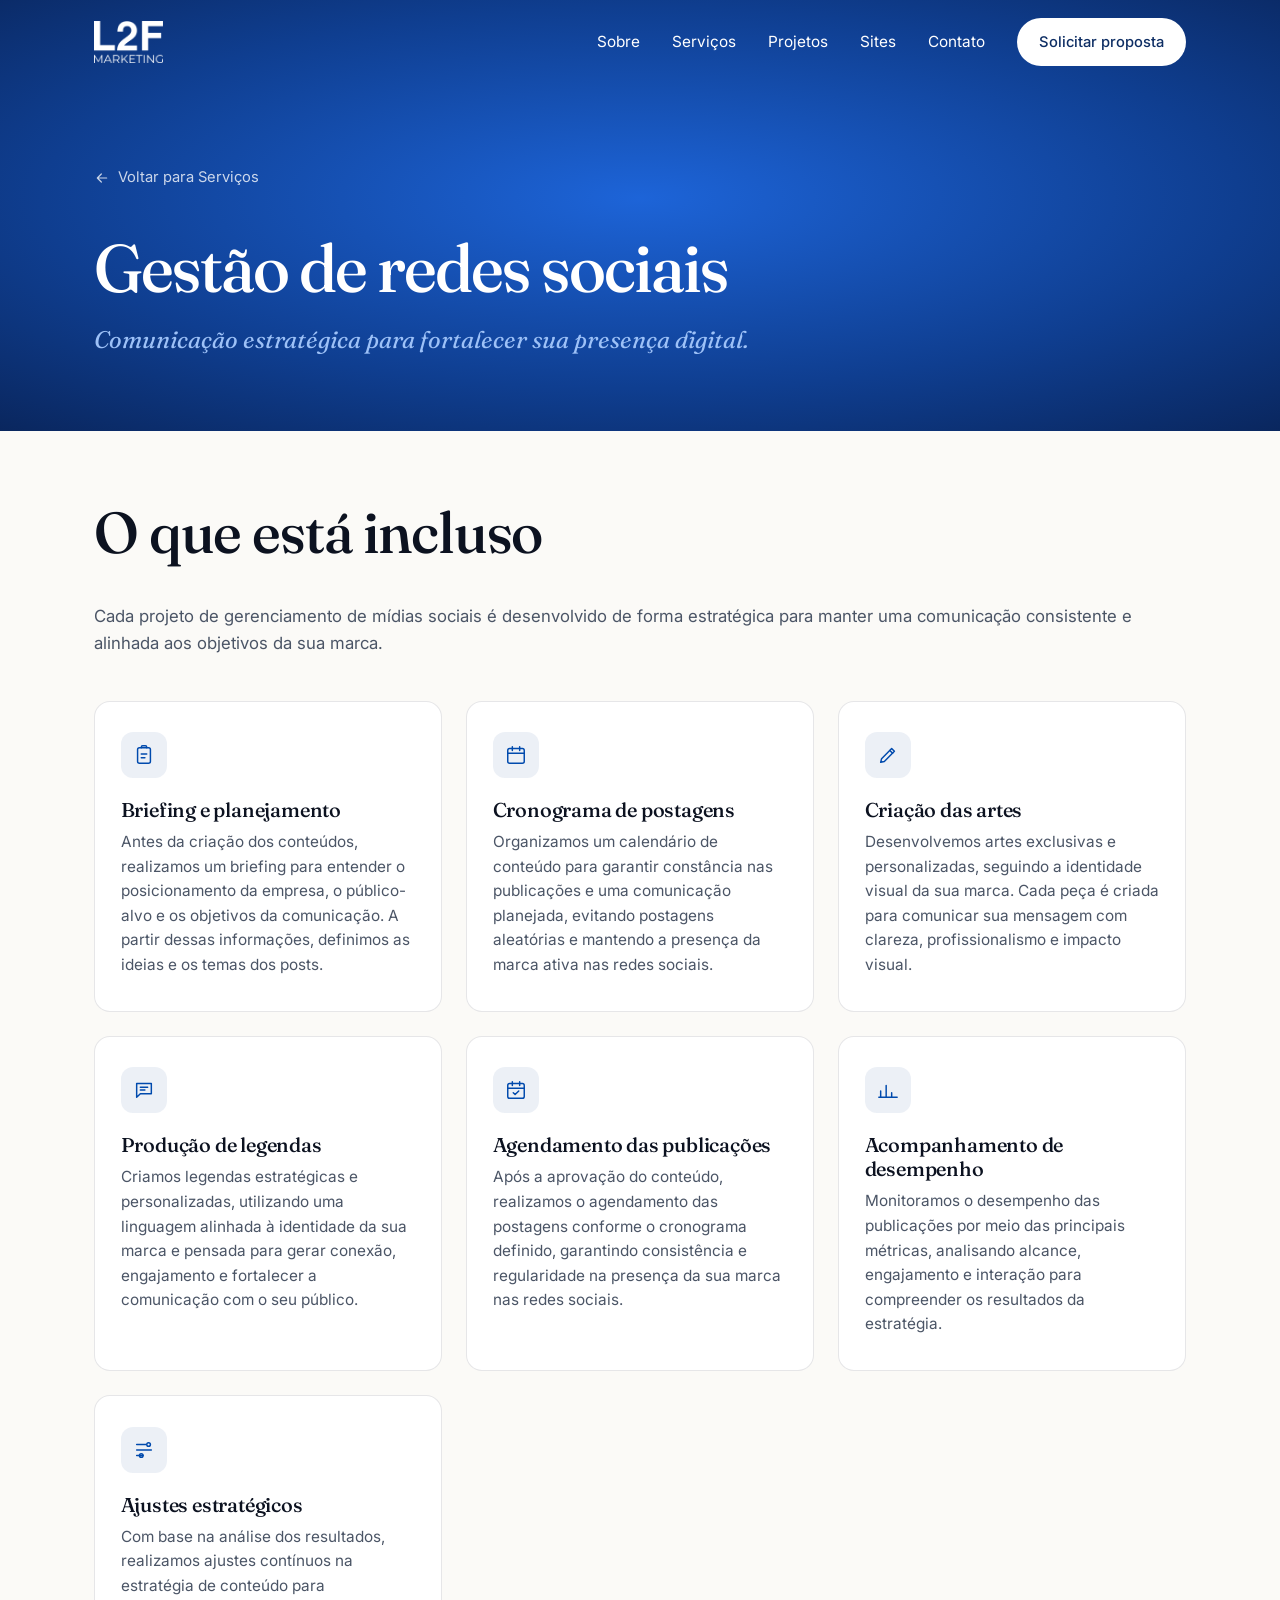
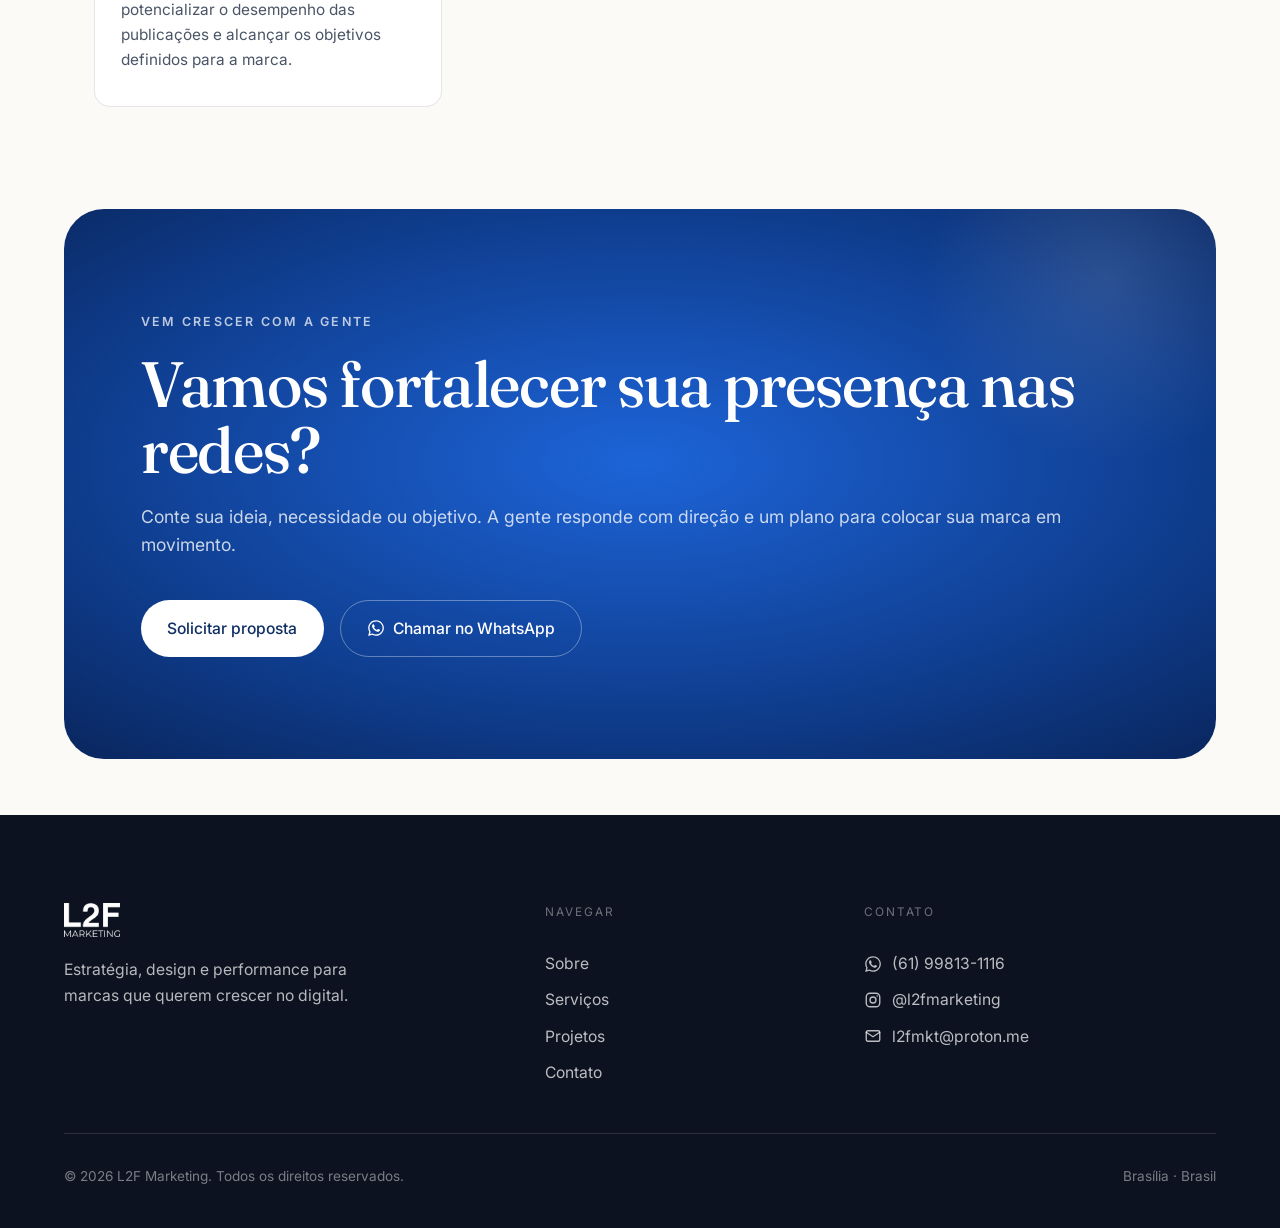
==== commit 5824b5b8: "Remove em dashes site-wide, swap Examed for Nexum in portfolio, layout tweaks Replaces every visible" ====
--- a/servicos/gestao-redes-sociais.html
+++ b/servicos/gestao-redes-sociais.html
@@ -3,12 +3,12 @@
 <head>
 <meta charset="UTF-8" />
 <meta name="viewport" content="width=device-width, initial-scale=1.0" />
-<title>Gestão de Redes Sociais — L2F Marketing</title>
+<title>Gestão de Redes Sociais | L2F Marketing</title>
 <meta name="description" content="Comunicação estratégica para fortalecer sua presença digital: briefing, cronograma, criação de artes, legendas, agendamento e acompanhamento de desempenho." />
 <meta name="theme-color" content="#133E87" />
 <link rel="canonical" href="https://l2fmarketing.com.br/servicos/gestao-redes-sociais.html" />
 <meta property="og:site_name" content="L2F Marketing" />
-<meta property="og:title" content="Gestão de Redes Sociais — L2F Marketing" />
+<meta property="og:title" content="Gestão de Redes Sociais | L2F Marketing" />
 <meta property="og:description" content="Comunicação estratégica para fortalecer sua presença digital." />
 <meta property="og:type" content="website" />
 <meta property="og:locale" content="pt_BR" />
@@ -26,7 +26,7 @@
 <!-- ===================== NAVBAR ===================== -->
 <header class="nav" id="nav">
   <div class="nav__inner">
-    <a href="../index.html#hero" class="nav__brand" aria-label="L2F Marketing — início">
+    <a href="../index.html#hero" class="nav__brand" aria-label="L2F Marketing, início">
       <img src="../assets/optimized/logo-blue.webp" alt="" class="nav__logo nav__logo--dark" width="600" height="366" />
       <img src="../assets/optimized/logo-white.webp" alt="" class="nav__logo nav__logo--light" width="600" height="366" />
     </a>
@@ -155,7 +155,7 @@
       <h2 class="cta__title">Vamos fortalecer sua presença nas redes?</h2>
       <p class="cta__lead">
         Conte sua ideia, necessidade ou objetivo. A gente responde com
-        direção — e um plano para colocar sua marca em movimento.
+        direção e um plano para colocar sua marca em movimento.
       </p>
       <div class="cta__actions">
         <a href="https://wa.me/5561998131116?text=Ol%C3%A1%2C%20gostaria%20de%20uma%20proposta%20personalizada%20para%20minha%20empresa." target="_blank" rel="noopener" class="btn btn--light">Solicitar proposta</a>
--- a/styles.css
+++ b/styles.css
@@ -349,7 +349,7 @@
    PORTFOLIO SHOWCASE (deck cover + contact-sheet grid, per case)
    ============================================================ */
 .portfolio-showcase { max-width: var(--container); margin-inline: auto; padding: 0 var(--gutter) clamp(4rem, 8vw, 6.5rem); }
-.portfolio-showcase .section-head { padding-top: clamp(1rem, 2vw, 1.5rem); }
+.portfolio-showcase .section-head { padding: clamp(1rem, 2vw, 1.5rem) 0 2.5rem; max-width: none; }
 
 .portfolio-deck { display: grid; grid-template-columns: 1fr 1.15fr; gap: clamp(2rem, 4vw, 3.5rem); align-items: start; }
 .portfolio-deck + .portfolio-deck { margin-top: clamp(3.5rem, 7vw, 5.5rem); padding-top: clamp(3.5rem, 7vw, 5.5rem); border-top: 1px solid var(--line); }
@@ -399,12 +399,6 @@
 .portfolio-thumb:hover { box-shadow: 0 16px 28px -18px rgba(12, 18, 32, 0.28); border-color: var(--line-strong); transform: translateY(-3px); }
 .portfolio-thumb .work__media { border-radius: 0; box-shadow: none; background: none; }
 .portfolio-thumb .work__media img { aspect-ratio: 16/9; object-fit: cover; }
-.portfolio-thumb__num {
-  position: absolute; bottom: 8px; left: 8px; z-index: 1;
-  font-family: var(--font-display); font-size: .78rem; color: #fff;
-  background: rgba(12, 18, 32, 0.55); backdrop-filter: blur(4px);
-  padding: .15rem .55rem; border-radius: 100px;
-}
 .portfolio-thumb .work__zoom { width: 30px; height: 30px; }
 
 /* ============================================================
@@ -612,13 +606,13 @@
 /* ============================================================
    ABOUT
    ============================================================ */
-.about__grid { display: grid; grid-template-columns: 220px 1fr; gap: clamp(1.5rem, 4vw, 4rem); }
-.about__grid .eyebrow { margin-bottom: 0; padding-top: .4rem; }
+.about__grid { display: grid; grid-template-columns: 1fr; gap: 1rem; }
+.about__grid .eyebrow { margin-bottom: 0; }
 .about__title {
   font-family: var(--font-display); font-size: clamp(1.7rem, 3.4vw, 2.9rem); line-height: 1.12;
-  letter-spacing: -0.02em; max-width: 24ch; margin-bottom: 1.75rem;
-}
-.about__text p { color: var(--ink-soft); max-width: 56ch; margin-bottom: 1.1rem; font-size: 1.08rem; }
+  letter-spacing: -0.02em; margin-bottom: 1.75rem;
+}
+.about__text p { color: var(--ink-soft); margin-bottom: 1.1rem; font-size: 1.08rem; }
 
 /* ============================================================
    CTA
